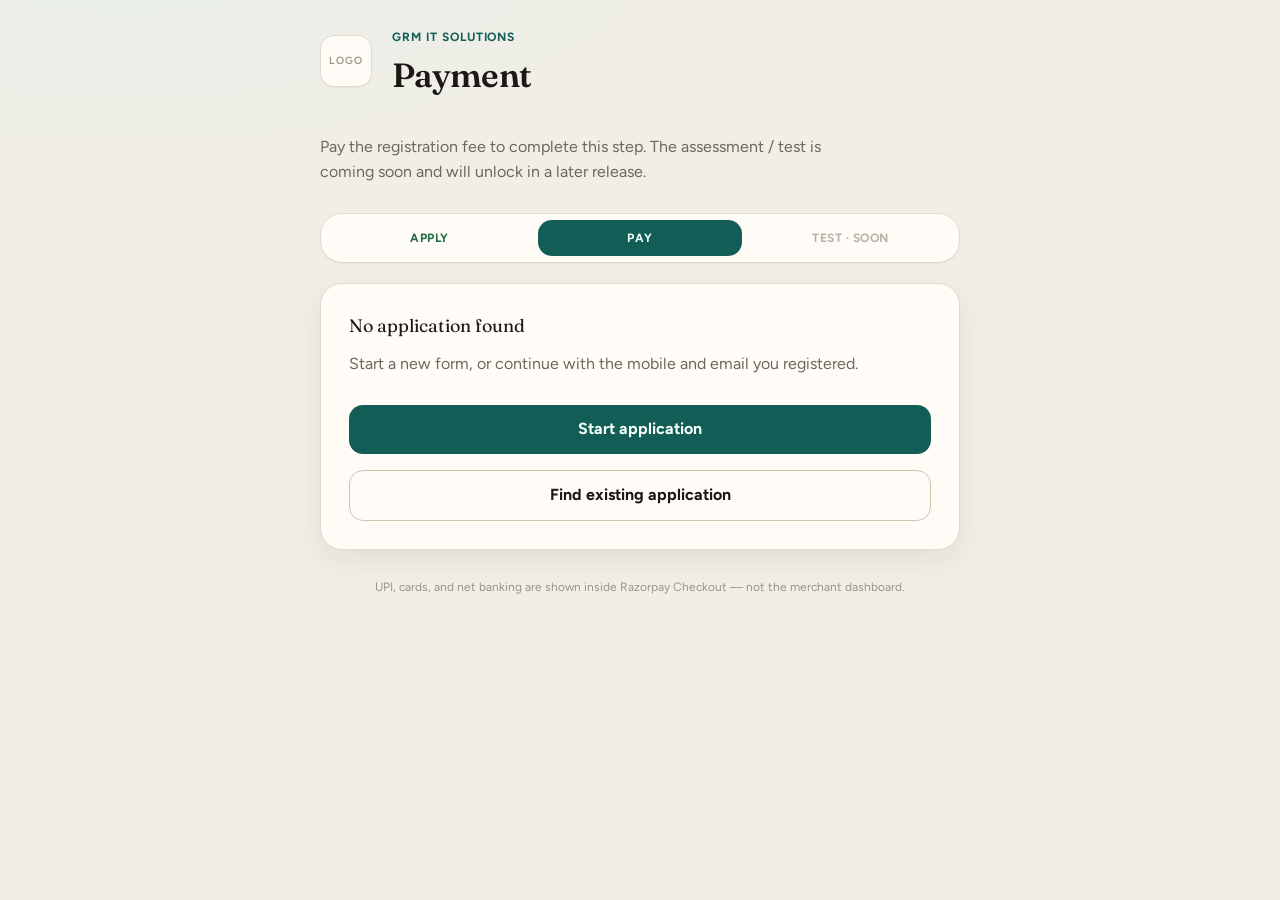
==== pay.html @ 45c0b089 "Add GRM candidate portal frontend for apply and payment. Static mobile-first pages talk to the Apps " ====
<!DOCTYPE html>
<html lang="en">
  <head>
    <meta charset="utf-8" />
    <meta name="viewport" content="width=device-width, initial-scale=1, viewport-fit=cover" />
    <title>Payment — GRM IT Solutions</title>
    <link rel="stylesheet" href="css/tokens.css" />
    <link rel="stylesheet" href="css/app.css" />
  </head>
  <body>
    <div class="page">
      <header class="top">
        <div class="brand">
          <div class="logo-slot" aria-label="Company logo placeholder"></div>
          <div>
            <p class="eyebrow">GRM IT Solutions</p>
            <h1>Payment</h1>
          </div>
        </div>
        <p class="lede">
          Pay the registration fee to complete this step. The assessment / test is coming soon and
          will unlock in a later release.
        </p>
      </header>

      <nav class="stepper" aria-label="Application progress">
        <div class="step is-done">Apply</div>
        <div class="step is-current">Pay</div>
        <div class="step is-soon">Test · Soon</div>
      </nav>

      <section class="card" style="margin-top: 1.25rem">
        <div id="banner" class="banner" role="status"></div>
        <div id="panel-loading">
          <p class="lede">Loading your application…</p>
        </div>

        <div id="panel-resume" class="hidden">
          <p class="kicker">Upload your resume</p>
          <p class="lede">Payment stays locked until a PDF, DOC, or DOCX is stored.</p>
          <form id="resume-form" class="grid" style="margin-top: 1rem">
            <div class="field">
              <label for="resume">Resume <span class="req">*</span></label>
              <div class="file">
                <input id="resume" name="resume" type="file" accept=".pdf,.doc,.docx,application/pdf" required />
                <p class="hint">Maximum 2 MB.</p>
              </div>
            </div>
            <button class="btn btn-primary" id="resume-btn" type="submit">Upload and continue</button>
          </form>
        </div>

        <div id="panel-pay" class="hidden">
          <p class="kicker" id="pay-hello">Hello</p>
          <div class="summary" style="margin: 1rem 0 1.25rem">
            <div class="summary-row"><span>Application ID</span><strong id="app-id">—</strong></div>
            <div class="summary-row"><span>Position</span><strong id="app-role">—</strong></div>
            <div class="summary-row"><span>Amount</span><strong class="amount" id="app-amount">—</strong></div>
          </div>
          <div class="actions">
            <button class="btn btn-primary" id="pay-btn" type="button">Pay now</button>
            <p class="fee-note" id="inapp-note"></p>
          </div>
        </div>

        <div id="panel-paid" class="hidden">
          <p class="kicker">Payment successful</p>
          <p class="lede" id="paid-copy"></p>
          <div class="coming-soon" role="status">
            <span class="badge">Coming soon</span>
            <h3>Assessment / test</h3>
            <p>
              Your online test is not available yet. Keep your Application ID safe — we will unlock
              the assessment in the next version.
            </p>
          </div>
          <div class="actions">
            <button class="btn btn-primary is-disabled" type="button" disabled>Start assessment</button>
            <a class="btn btn-ghost" href="status.html">View status</a>
          </div>
        </div>

        <div id="panel-missing" class="hidden">
          <p class="kicker">No application found</p>
          <p class="lede">Start a new form, or continue with the mobile and email you registered.</p>
          <div class="actions">
            <a class="btn btn-primary" href="index.html">Start application</a>
            <a class="btn btn-ghost" href="status.html">Find existing application</a>
          </div>
        </div>
      </section>

      <p class="foot">UPI, cards, and net banking are shown inside Razorpay Checkout — not the merchant dashboard.</p>
    </div>

    <script src="https://checkout.razorpay.com/v1/checkout.js"></script>
    <script src="js/config.js"></script>
    <script src="js/api.js"></script>
    <script src="js/pay.js"></script>
  </body>
</html>
---- css/tokens.css ----
/* =============================================================================
   GRM IT Solutions — brand tokens
   Change colors, type, and spacing here. Components in app.css only use these.
   ============================================================================= */

@import url("https://fonts.googleapis.com/css2?family=Figtree:ital,wght@0,400;0,500;0,600;0,700;1,400&family=Fraunces:opsz,wght@9..144,500;9..144,600;9..144,700&display=swap");

:root {
  /* Type — swap these two families to rebrand */
  --font-display: "Fraunces", Georgia, "Times New Roman", serif;
  --font-body: "Figtree", "Segoe UI", system-ui, sans-serif;

  --text-xs: 0.75rem;
  --text-sm: 0.875rem;
  --text-md: 1rem;
  --text-lg: 1.125rem;
  --text-xl: 1.375rem;
  --text-2xl: clamp(1.6rem, 4vw, 2.1rem);
  --leading-tight: 1.2;
  --leading-body: 1.55;
  --tracking-wide: 0.08em;

  /* Color — warm paper + deep teal. Replace the accent to rebrand. */
  --color-bg: #f1eee6;
  --color-bg-tint: #e7efe9;
  --color-surface: #fffcf7;
  --color-surface-2: #f7f3ea;
  --color-text: #1c1915;
  --color-muted: #6d675c;
  --color-faint: #9a9386;
  --color-line: #e2dacb;
  --color-line-strong: #cfc4b0;

  --color-accent: #125e56;
  --color-accent-hover: #0e4a44;
  --color-accent-soft: #dceeea;
  --color-accent-on: #f7fffc;

  --color-danger: #8f2d2d;
  --color-danger-soft: #f8e8e8;
  --color-ok: #1f6b45;
  --color-ok-soft: #e3f4ea;
  --color-warn: #8a5a10;
  --color-warn-soft: #f8edd6;

  --radius-sm: 8px;
  --radius-md: 14px;
  --radius-lg: 22px;
  --radius-pill: 999px;

  --space-2: 0.25rem;
  --space-4: 0.5rem;
  --space-8: 0.75rem;
  --space-12: 1rem;
  --space-16: 1.25rem;
  --space-24: 1.75rem;
  --space-32: 2.25rem;
  --space-48: 3.25rem;

  --shadow-sm: 0 1px 0 rgba(28, 25, 21, 0.04);
  --shadow-md: 0 10px 30px rgba(28, 25, 21, 0.07);
  --wrap: 40rem;
  --tap: 2.75rem;
  --focus: 0 0 0 3px var(--color-accent-soft);
}
---- css/app.css ----
*,
*::before,
*::after {
  box-sizing: border-box;
}

html {
  -webkit-text-size-adjust: 100%;
}

body {
  margin: 0;
  min-height: 100dvh;
  font-family: var(--font-body);
  font-size: var(--text-md);
  line-height: var(--leading-body);
  color: var(--color-text);
  background:
    radial-gradient(1200px 500px at 10% -10%, var(--color-bg-tint), transparent 55%),
    var(--color-bg);
}

img {
  max-width: 100%;
  display: block;
}

h1,
h2,
h3 {
  font-family: var(--font-display);
  font-weight: 600;
  line-height: var(--leading-tight);
  letter-spacing: -0.02em;
  margin: 0;
}

h1 {
  font-size: var(--text-2xl);
}

h2 {
  font-size: var(--text-xl);
}

p {
  margin: 0;
}

a {
  color: var(--color-accent);
  text-underline-offset: 0.18em;
}

button,
input,
select,
textarea {
  font: inherit;
  color: inherit;
}

.page {
  width: min(100% - 1.5rem, var(--wrap));
  margin: 0 auto;
  padding: var(--space-24) 0 calc(var(--space-48) + env(safe-area-inset-bottom));
}

.top {
  display: flex;
  flex-direction: column;
  gap: var(--space-24);
  margin-bottom: var(--space-24);
}

.brand {
  display: flex;
  align-items: center;
  gap: var(--space-16);
}

/* Empty box until a logo <img> is dropped in */
.logo-slot {
  flex: 0 0 3.25rem;
  width: 3.25rem;
  height: 3.25rem;
  border-radius: var(--radius-md);
  border: 1px solid var(--color-line);
  background: var(--color-surface);
  display: grid;
  place-items: center;
  overflow: hidden;
  box-shadow: var(--shadow-sm);
}

.logo-slot img {
  width: 100%;
  height: 100%;
  object-fit: contain;
}

.logo-slot:empty::after {
  content: "Logo";
  font-size: 0.65rem;
  font-weight: 600;
  letter-spacing: var(--tracking-wide);
  text-transform: uppercase;
  color: var(--color-faint);
}

.eyebrow {
  font-size: var(--text-xs);
  font-weight: 700;
  letter-spacing: var(--tracking-wide);
  text-transform: uppercase;
  color: var(--color-accent);
  margin-bottom: var(--space-4);
}

.lede {
  color: var(--color-muted);
  margin-top: var(--space-8);
  max-width: 34em;
}

.continue-link {
  font-size: var(--text-sm);
  font-weight: 600;
}

.stepper {
  display: grid;
  grid-template-columns: 1fr 1fr 1fr;
  gap: 0.4rem;
  padding: 0.4rem;
  background: var(--color-surface);
  border: 1px solid var(--color-line);
  border-radius: var(--radius-lg);
  box-shadow: var(--shadow-sm);
}

.step {
  text-align: center;
  padding: 0.55rem 0.3rem;
  border-radius: var(--radius-md);
  font-size: var(--text-xs);
  font-weight: 700;
  letter-spacing: 0.04em;
  text-transform: uppercase;
  color: var(--color-faint);
}

.step.is-done {
  color: var(--color-ok);
}

.step.is-current {
  background: var(--color-accent);
  color: var(--color-accent-on);
}

.step.is-soon {
  opacity: 0.7;
  position: relative;
}

.coming-soon {
  margin-top: var(--space-16);
  padding: var(--space-16);
  border-radius: var(--radius-md);
  border: 1px dashed var(--color-line-strong);
  background: var(--color-surface-2);
}

.coming-soon .badge {
  display: inline-block;
  margin-bottom: var(--space-8);
  padding: 0.25rem 0.65rem;
  border-radius: var(--radius-pill);
  background: var(--color-warn-soft);
  color: var(--color-warn);
  font-size: var(--text-xs);
  font-weight: 700;
  letter-spacing: var(--tracking-wide);
  text-transform: uppercase;
}

.coming-soon h3 {
  font-size: var(--text-lg);
  margin-bottom: var(--space-4);
}

.coming-soon p {
  color: var(--color-muted);
  font-size: var(--text-sm);
}

.btn.is-disabled,
.btn:disabled {
  opacity: 0.5;
  cursor: not-allowed;
  pointer-events: none;
}

.card {
  background: var(--color-surface);
  border: 1px solid var(--color-line);
  border-radius: var(--radius-lg);
  box-shadow: var(--shadow-md);
  padding: var(--space-24);
}

.card + .card {
  margin-top: var(--space-16);
}

.section-title {
  display: flex;
  flex-direction: column;
  align-items: flex-start;
  gap: var(--space-4);
  margin-bottom: var(--space-16);
  padding-bottom: var(--space-12);
  border-bottom: 1px solid var(--color-line);
}

.section-title p {
  font-size: var(--text-sm);
  color: var(--color-muted);
}

@media (min-width: 640px) {
  .section-title {
    flex-direction: row;
    align-items: baseline;
    justify-content: space-between;
    gap: var(--space-12);
  }
}

.grid {
  display: grid;
  gap: var(--space-16);
}

@media (min-width: 640px) {
  .grid.two {
    grid-template-columns: 1fr 1fr;
  }
}

.field {
  display: flex;
  flex-direction: column;
  gap: 0.4rem;
}

.field.span-2 {
  grid-column: 1 / -1;
}

.field label {
  font-size: var(--text-sm);
  font-weight: 600;
}

.req {
  color: var(--color-danger);
  font-weight: 700;
}

.hint {
  font-size: var(--text-xs);
  color: var(--color-muted);
}

.field input,
.field select,
.field textarea {
  min-height: var(--tap);
  width: 100%;
  padding: 0.7rem 0.85rem;
  border: 1px solid var(--color-line-strong);
  border-radius: var(--radius-sm);
  background: #fff;
  box-shadow: var(--shadow-sm);
}

.field textarea {
  min-height: 6.5rem;
  resize: vertical;
}

.field input:focus,
.field select:focus,
.field textarea:focus {
  outline: none;
  border-color: var(--color-accent);
  box-shadow: var(--focus);
}

.file {
  border: 1.5px dashed var(--color-line-strong);
  border-radius: var(--radius-md);
  padding: var(--space-16);
  background: var(--color-surface-2);
  display: flex;
  flex-direction: column;
  gap: var(--space-8);
}

.file input[type="file"] {
  min-height: auto;
  padding: 0;
  border: 0;
  box-shadow: none;
  background: transparent;
}

.actions {
  display: flex;
  flex-direction: column;
  gap: var(--space-12);
  margin-top: var(--space-24);
}

.btn {
  display: inline-flex;
  align-items: center;
  justify-content: center;
  gap: 0.5rem;
  min-height: var(--tap);
  padding: 0.75rem 1.15rem;
  border: 0;
  border-radius: var(--radius-md);
  font-weight: 700;
  cursor: pointer;
  text-decoration: none;
}

.btn:disabled {
  opacity: 0.55;
  cursor: not-allowed;
}

.btn-primary {
  background: var(--color-accent);
  color: var(--color-accent-on);
}

.btn-primary:hover:not(:disabled) {
  background: var(--color-accent-hover);
}

.btn-ghost {
  background: transparent;
  color: var(--color-text);
  border: 1px solid var(--color-line-strong);
}

.fee-note {
  text-align: center;
  font-size: var(--text-sm);
  color: var(--color-muted);
}

.banner {
  display: none;
  margin-bottom: var(--space-16);
  padding: 0.9rem 1rem;
  border-radius: var(--radius-md);
  font-size: var(--text-sm);
  font-weight: 600;
}

.banner.is-on {
  display: block;
}

.banner.is-error {
  background: var(--color-danger-soft);
  color: var(--color-danger);
}

.banner.is-ok {
  background: var(--color-ok-soft);
  color: var(--color-ok);
}

.banner.is-warn {
  background: var(--color-warn-soft);
  color: var(--color-warn);
}

.summary {
  display: grid;
  gap: 0.75rem;
}

.summary-row {
  display: flex;
  justify-content: space-between;
  gap: 1rem;
  font-size: var(--text-sm);
}

.summary-row span:first-child {
  color: var(--color-muted);
}

.kicker {
  font-family: var(--font-display);
  font-size: var(--text-lg);
  margin-bottom: var(--space-8);
}

.foot {
  margin-top: var(--space-24);
  font-size: var(--text-xs);
  color: var(--color-faint);
  text-align: center;
}

.hidden {
  display: none !important;
}

.amount {
  font-family: var(--font-display);
  font-size: 2rem;
  letter-spacing: -0.03em;
}
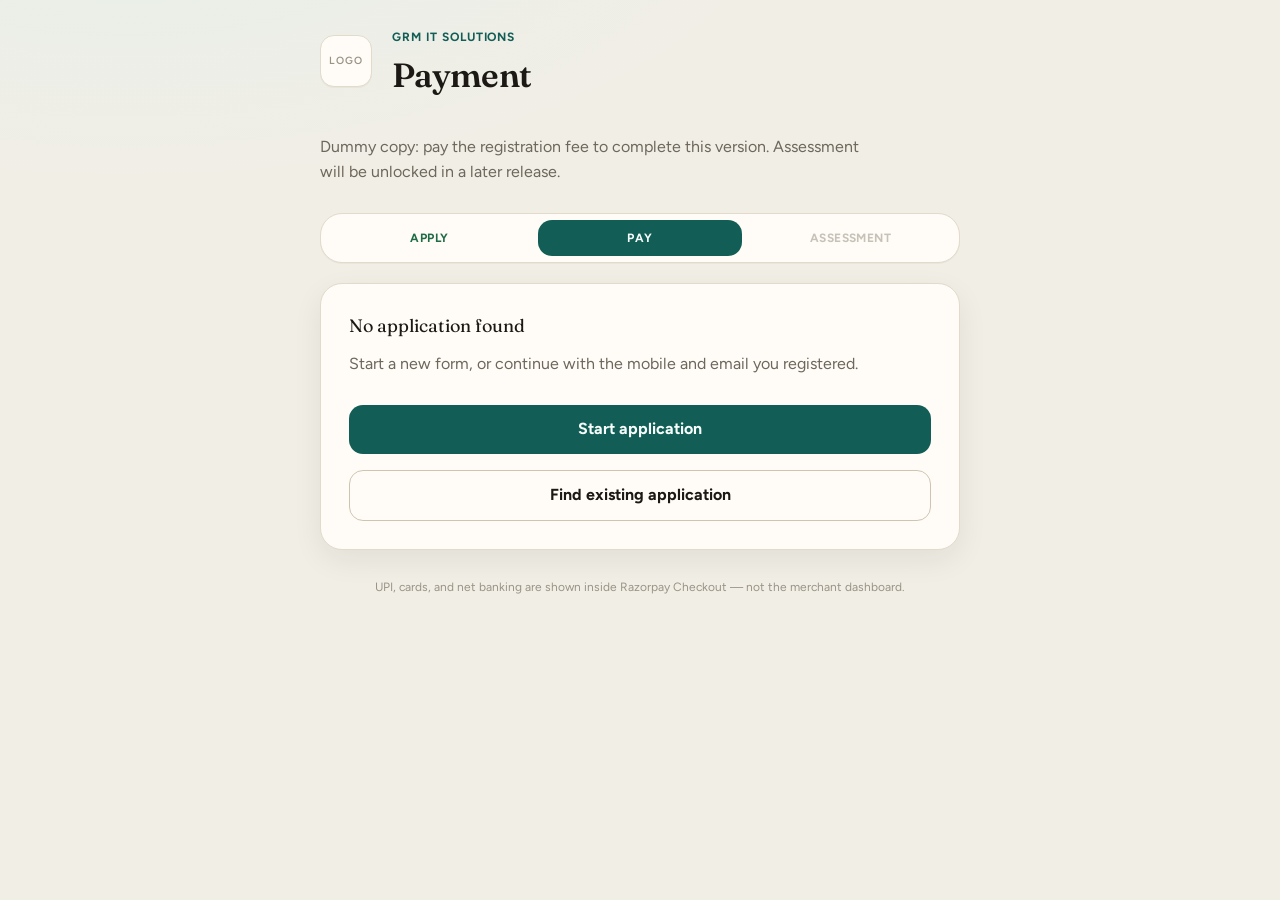
==== commit fca5988a: "text changes" ====
--- a/pay.html
+++ b/pay.html
@@ -18,15 +18,15 @@
           </div>
         </div>
         <p class="lede">
-          Pay the registration fee to complete this step. The assessment / test is coming soon and
-          will unlock in a later release.
+          Dummy copy: pay the registration fee to complete this version. Assessment will be unlocked
+          in a later release.
         </p>
       </header>
 
       <nav class="stepper" aria-label="Application progress">
         <div class="step is-done">Apply</div>
         <div class="step is-current">Pay</div>
-        <div class="step is-soon">Test · Soon</div>
+        <div class="step is-soon">Assessment</div>
       </nav>
 
       <section class="card" style="margin-top: 1.25rem">
@@ -66,16 +66,8 @@
         <div id="panel-paid" class="hidden">
           <p class="kicker">Payment successful</p>
           <p class="lede" id="paid-copy"></p>
-          <div class="coming-soon" role="status">
-            <span class="badge">Coming soon</span>
-            <h3>Assessment / test</h3>
-            <p>
-              Your online test is not available yet. Keep your Application ID safe — we will unlock
-              the assessment in the next version.
-            </p>
-          </div>
           <div class="actions">
-            <button class="btn btn-primary is-disabled" type="button" disabled>Start assessment</button>
+            <button class="btn btn-primary" type="button" disabled>Start assessment</button>
             <a class="btn btn-ghost" href="status.html">View status</a>
           </div>
         </div>
--- a/css/app.css
+++ b/css/app.css
@@ -160,46 +160,12 @@
 }
 
 .step.is-soon {
-  opacity: 0.7;
-  position: relative;
-}
-
-.coming-soon {
-  margin-top: var(--space-16);
-  padding: var(--space-16);
-  border-radius: var(--radius-md);
-  border: 1px dashed var(--color-line-strong);
-  background: var(--color-surface-2);
-}
-
-.coming-soon .badge {
-  display: inline-block;
-  margin-bottom: var(--space-8);
-  padding: 0.25rem 0.65rem;
-  border-radius: var(--radius-pill);
-  background: var(--color-warn-soft);
-  color: var(--color-warn);
-  font-size: var(--text-xs);
-  font-weight: 700;
-  letter-spacing: var(--tracking-wide);
-  text-transform: uppercase;
-}
-
-.coming-soon h3 {
-  font-size: var(--text-lg);
-  margin-bottom: var(--space-4);
-}
-
-.coming-soon p {
-  color: var(--color-muted);
-  font-size: var(--text-sm);
-}
-
-.btn.is-disabled,
+  opacity: 0.55;
+}
+
 .btn:disabled {
   opacity: 0.5;
   cursor: not-allowed;
-  pointer-events: none;
 }
 
 .card {
